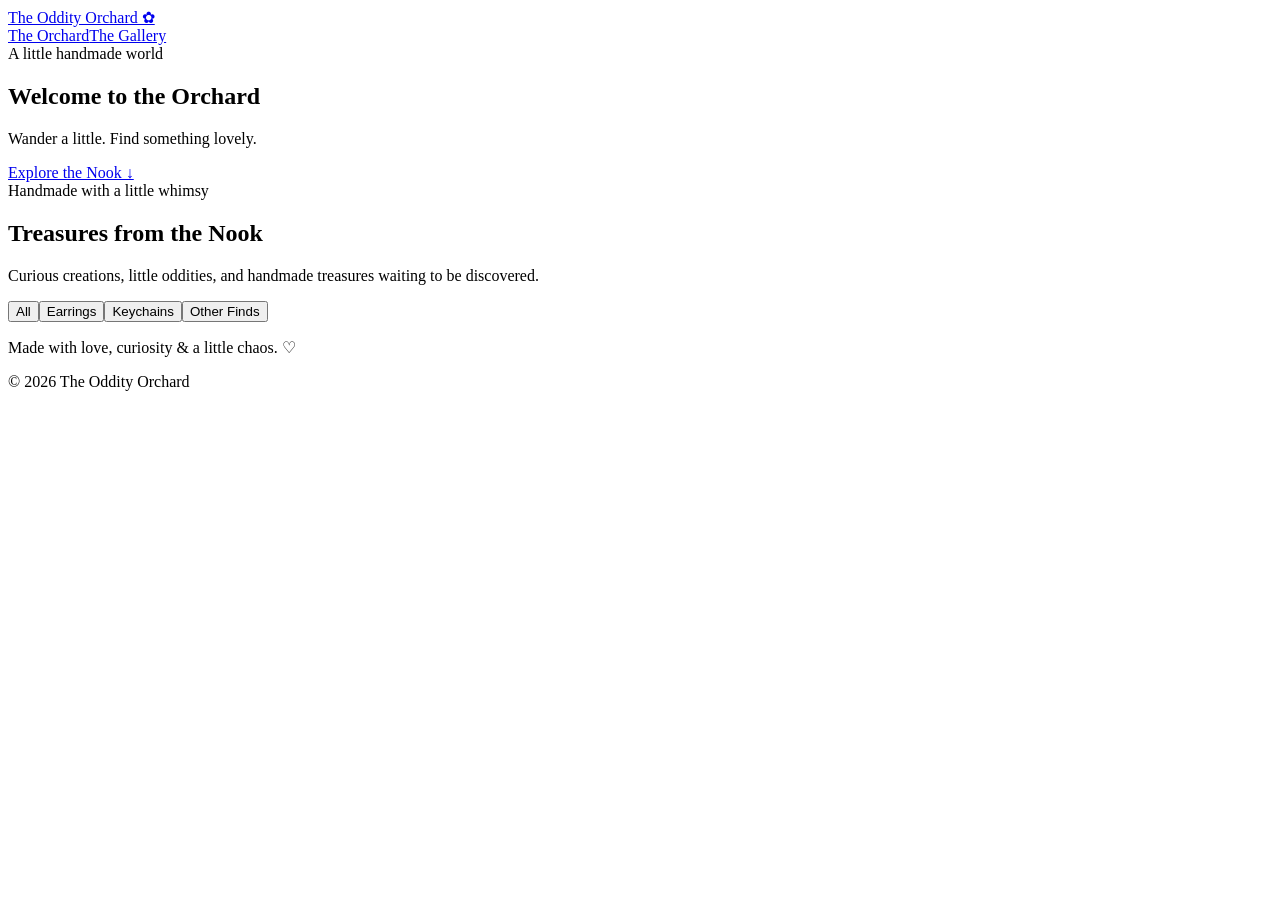
==== index.html @ 89295662 "Add initial Oddity Orchard website" ====
<!doctype html>
<html lang="en"><head><meta charset="utf-8"><meta name="viewport" content="width=device-width, initial-scale=1"><meta name="theme-color" content="#faf6ed"><title>The Oddity Orchard | Handmade Curiosities</title><link rel="stylesheet" href="style.css"><script src="script.js" defer></script></head>
<body><header class="site-header"><a class="logo" href="#orchard">The Oddity Orchard ✿</a><nav aria-label="Main navigation"><a href="#orchard">The Orchard</a><a href="#gallery">The Gallery</a></nav></header>
<main><section id="orchard" class="hero"><div class="hero-content"><span class="eyebrow">A little handmade world</span><h1>Welcome to the Orchard</h1><p>Wander a little. Find something lovely.</p><a class="explore-button" href="#gallery">Explore the Nook ↓</a></div></section>
<section id="gallery" class="gallery-section"><span class="eyebrow">Handmade with a little whimsy</span><h2>Treasures from the Nook</h2><p class="gallery-intro">Curious creations, little oddities, and handmade treasures waiting to be discovered.</p><div class="filters" aria-label="Product categories"><button class="active" data-filter="all">All</button><button data-filter="earrings">Earrings</button><button data-filter="keychains">Keychains</button><button data-filter="other">Other Finds</button></div><div id="product-grid" class="product-grid"></div></section></main>
<div id="lightbox" class="lightbox" hidden role="dialog" aria-modal="true" aria-label="Product image preview"><button id="close-lightbox" aria-label="Close image">×</button><img id="lightbox-image" alt=""></div>
<footer><p>Made with love, curiosity &amp; a little chaos. ♡</p><p>© 2026 The Oddity Orchard</p></footer></body></html>
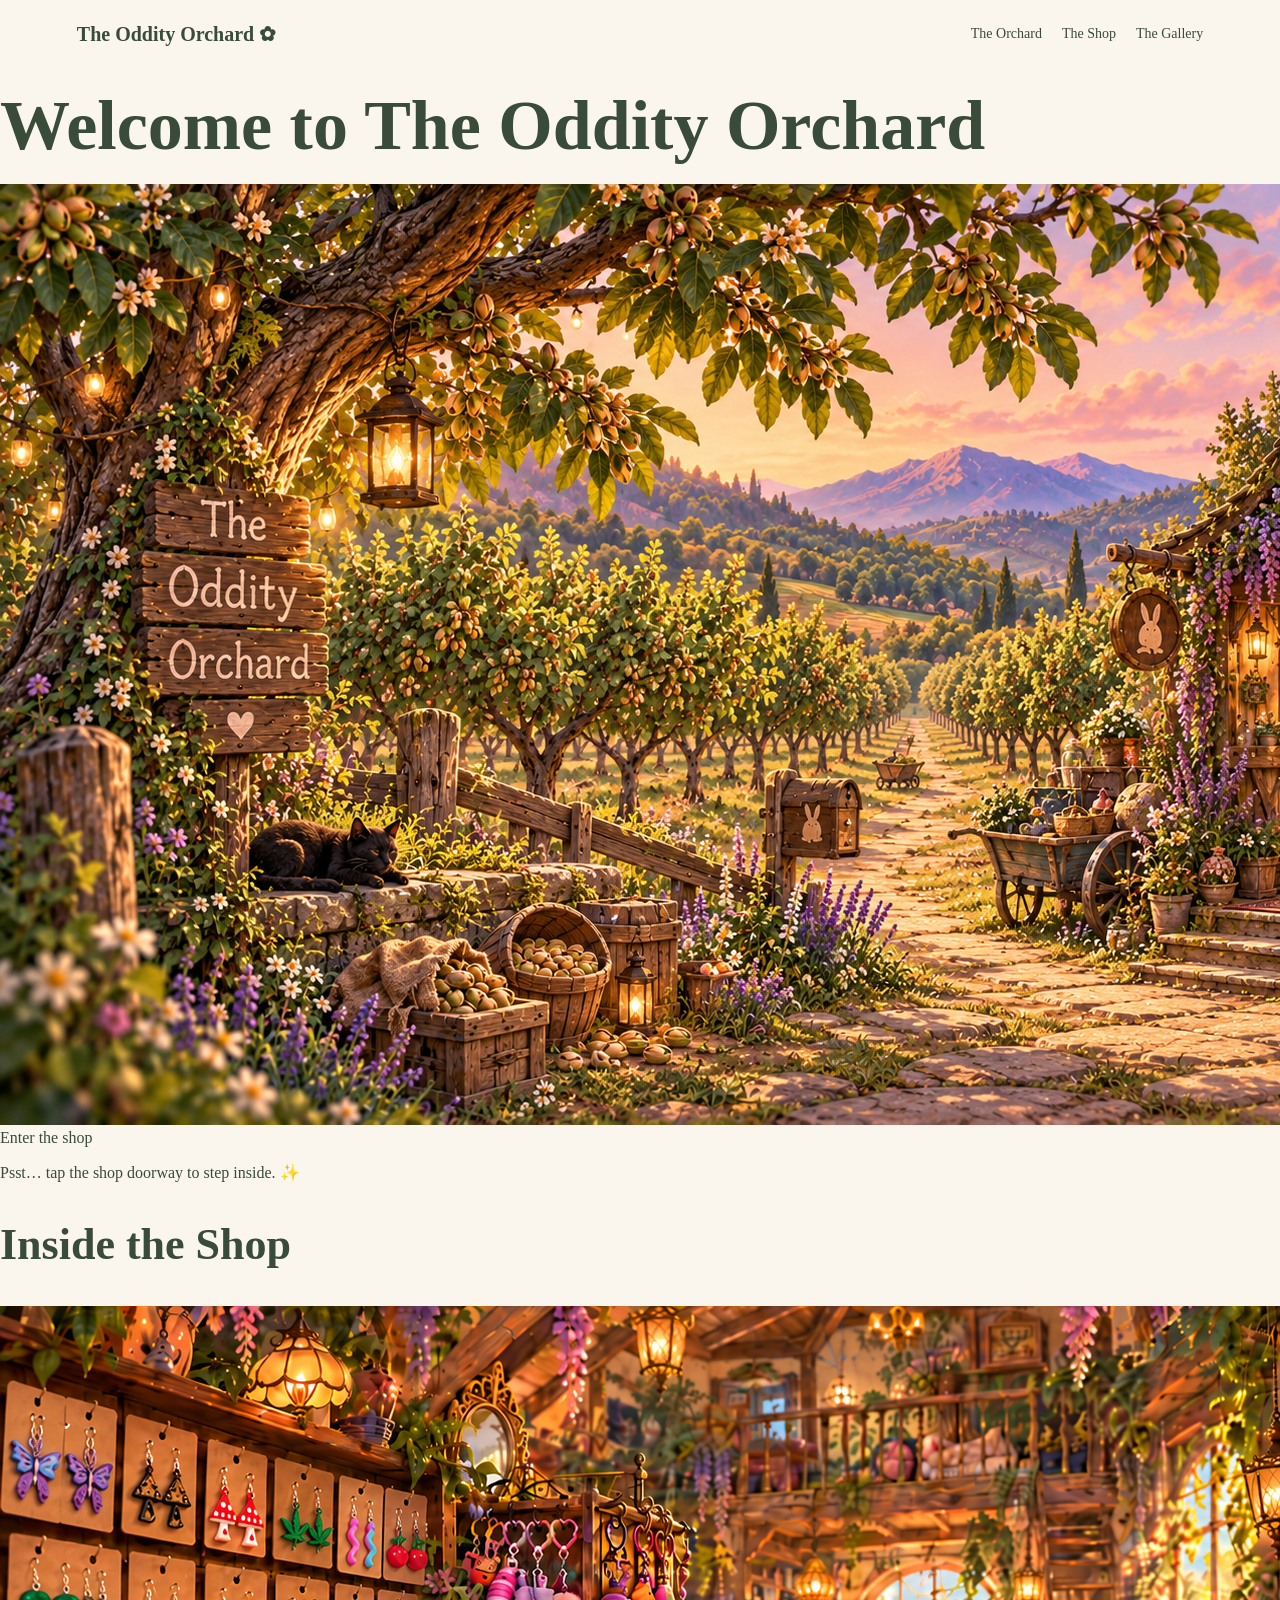
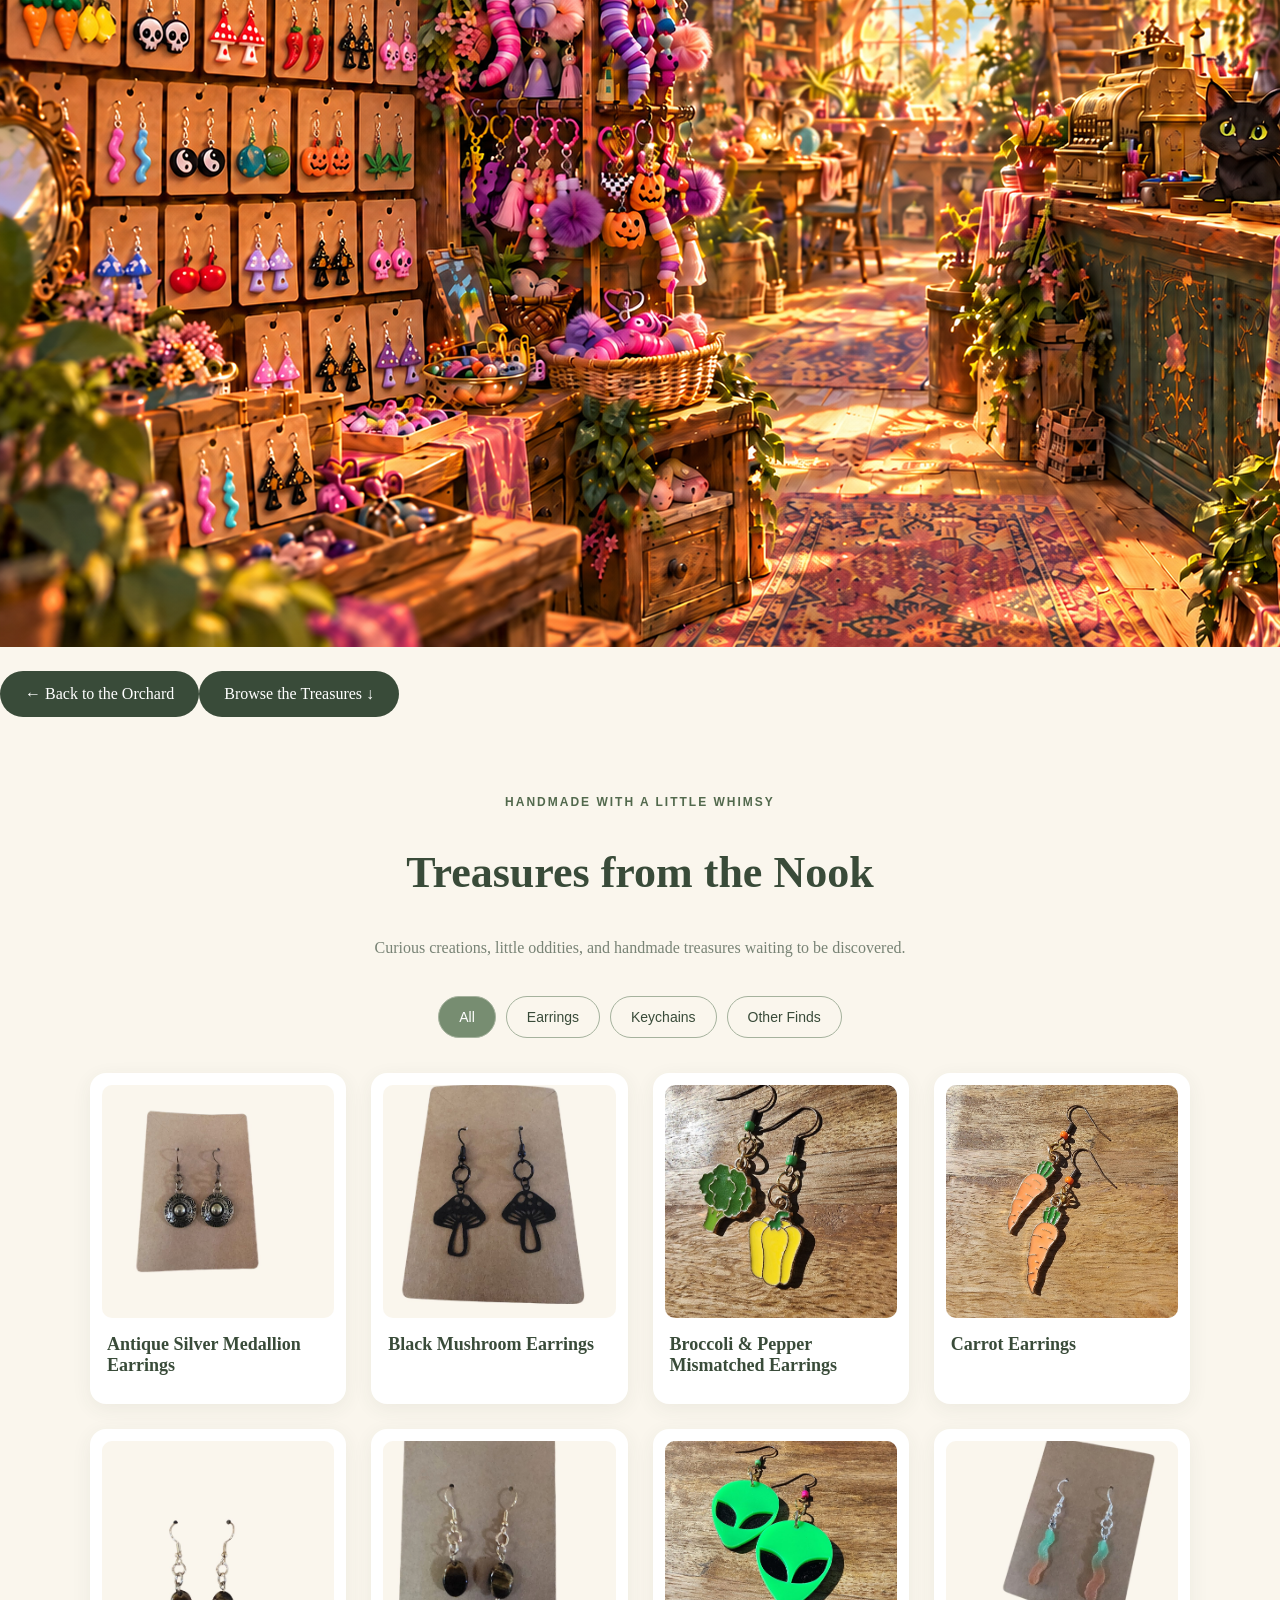
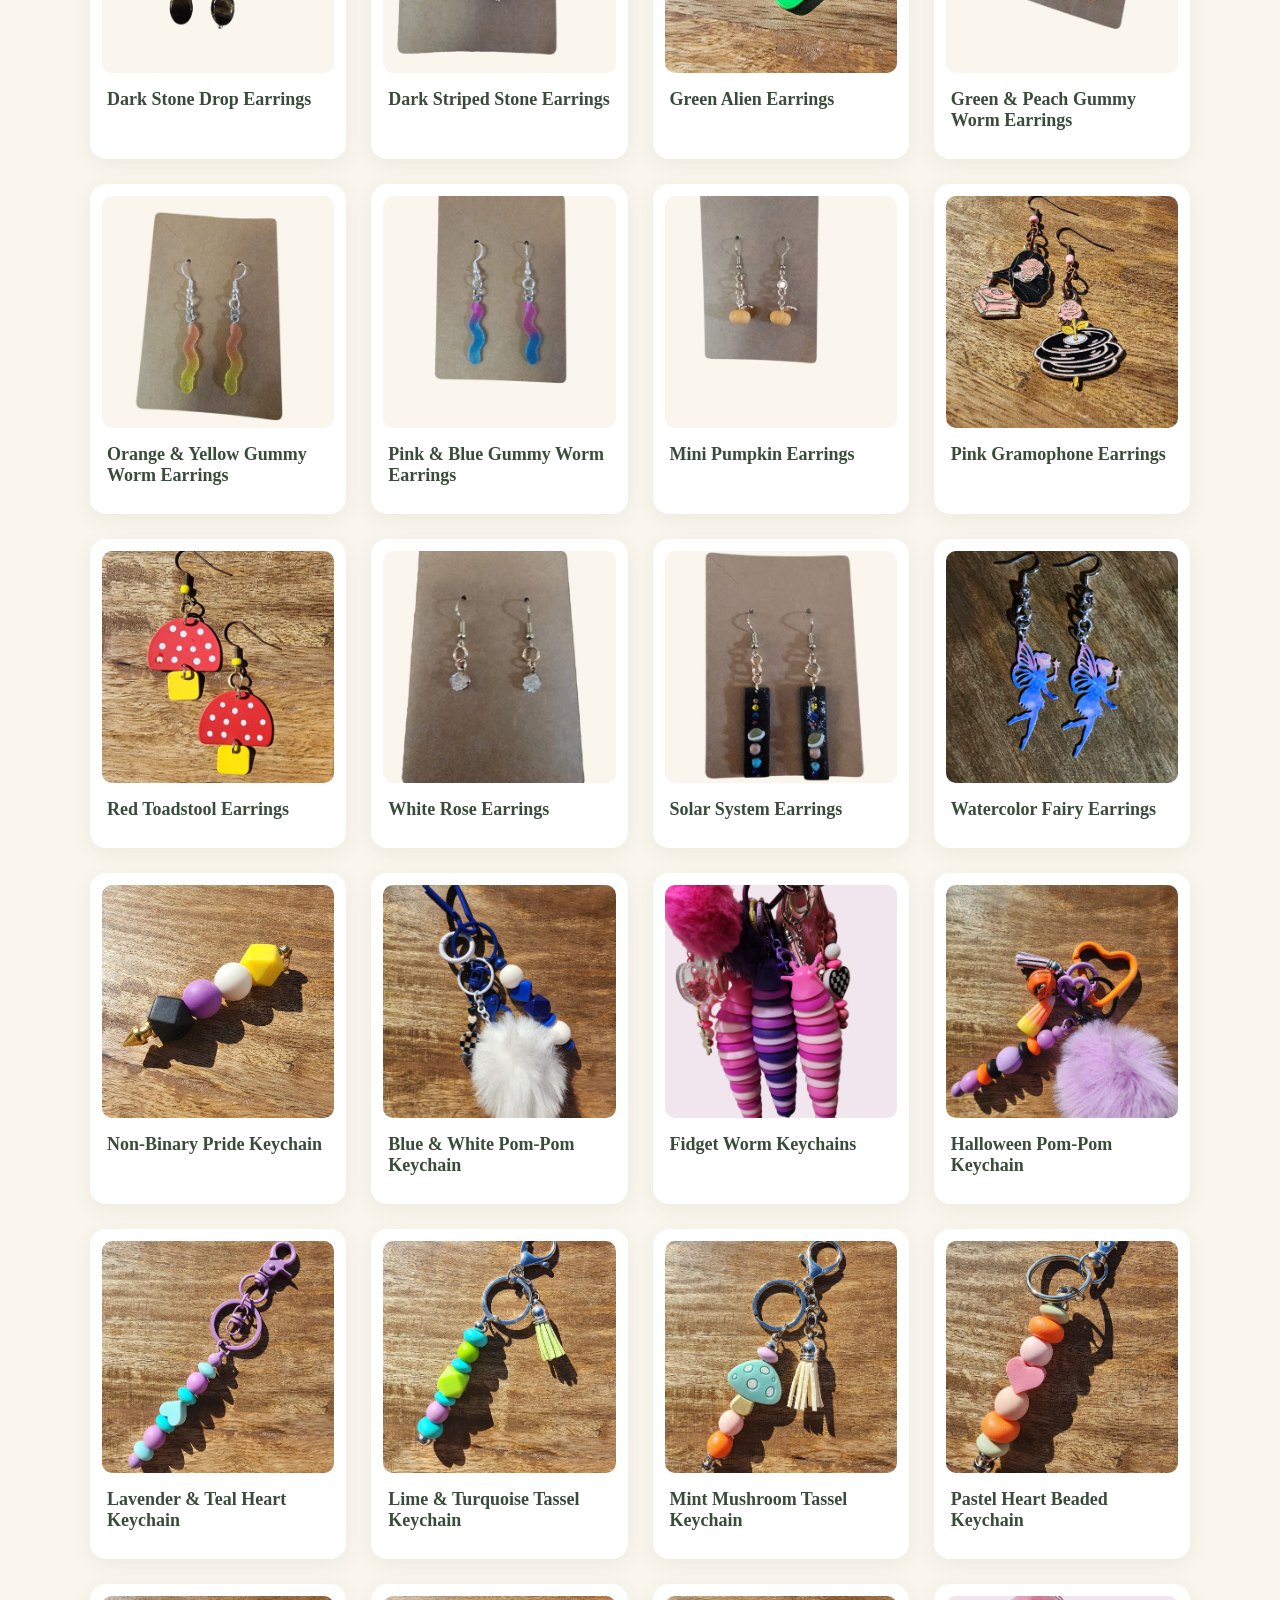
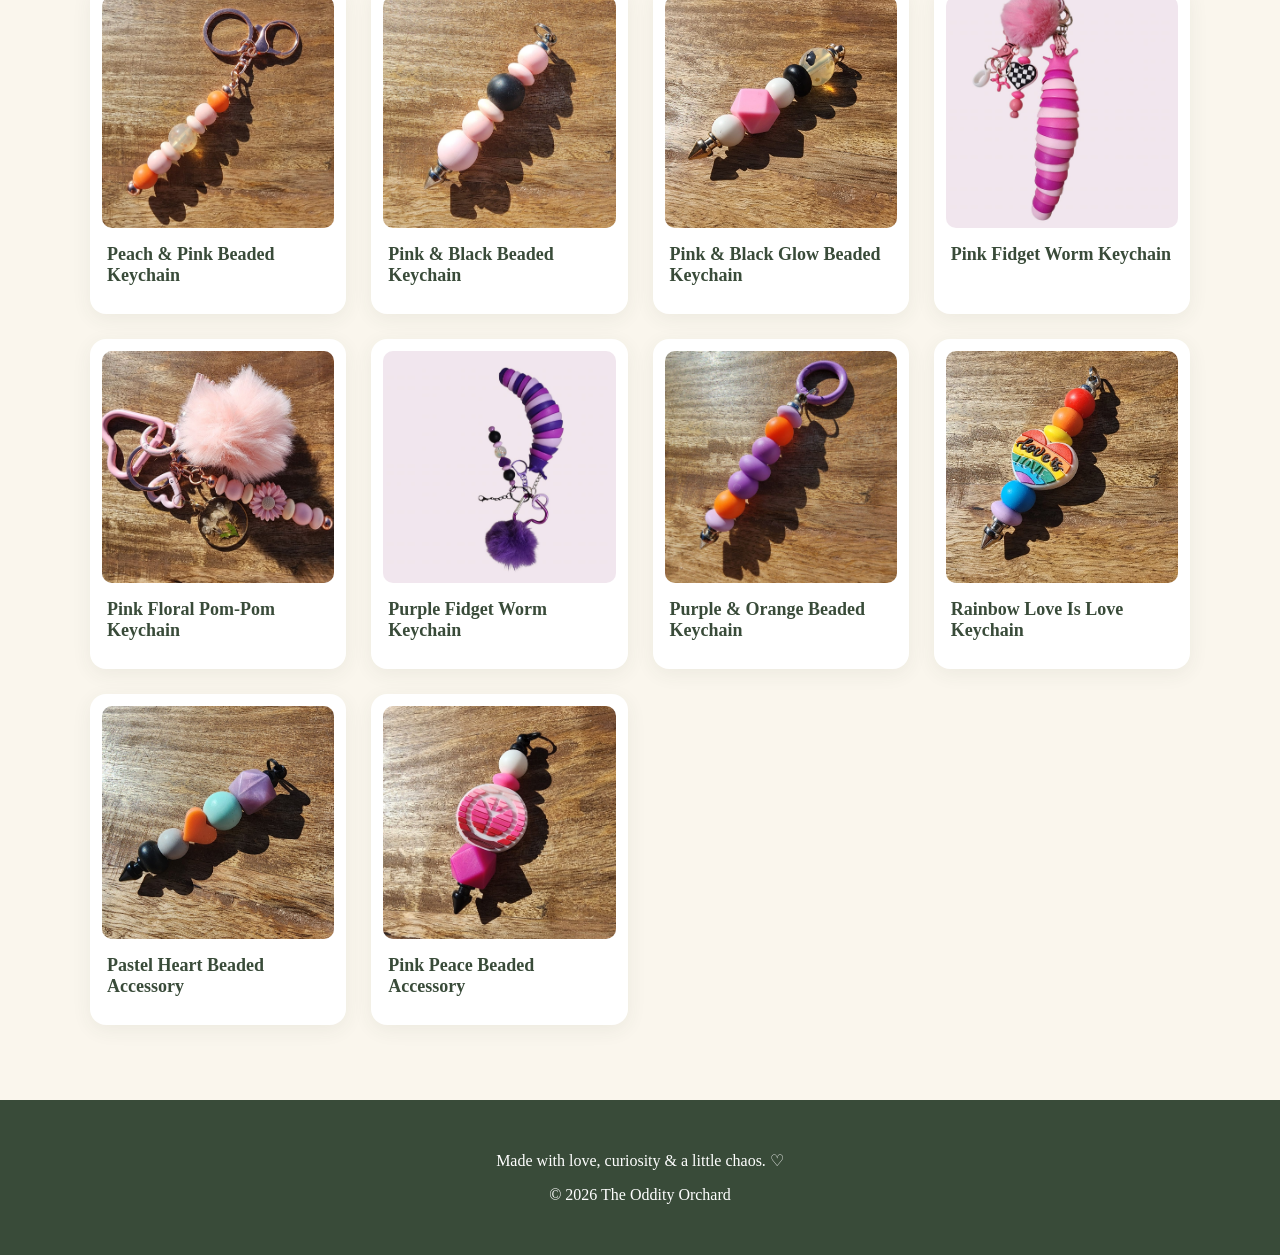
==== commit eaee0024: "Add clickable orchard shop entrance and interior scene" ====
--- a/index.html
+++ b/index.html
@@ -1,7 +1,25 @@
 <!doctype html>
-<html lang="en"><head><meta charset="utf-8"><meta name="viewport" content="width=device-width, initial-scale=1"><meta name="theme-color" content="#faf6ed"><title>The Oddity Orchard | Handmade Curiosities</title><link rel="stylesheet" href="style.css"><script src="script.js" defer></script></head>
-<body><header class="site-header"><a class="logo" href="#orchard">The Oddity Orchard ✿</a><nav aria-label="Main navigation"><a href="#orchard">The Orchard</a><a href="#gallery">The Gallery</a></nav></header>
-<main><section id="orchard" class="hero"><div class="hero-content"><span class="eyebrow">A little handmade world</span><h1>Welcome to the Orchard</h1><p>Wander a little. Find something lovely.</p><a class="explore-button" href="#gallery">Explore the Nook ↓</a></div></section>
-<section id="gallery" class="gallery-section"><span class="eyebrow">Handmade with a little whimsy</span><h2>Treasures from the Nook</h2><p class="gallery-intro">Curious creations, little oddities, and handmade treasures waiting to be discovered.</p><div class="filters" aria-label="Product categories"><button class="active" data-filter="all">All</button><button data-filter="earrings">Earrings</button><button data-filter="keychains">Keychains</button><button data-filter="other">Other Finds</button></div><div id="product-grid" class="product-grid"></div></section></main>
+<html lang="en">
+<head><meta charset="utf-8"><meta name="viewport" content="width=device-width, initial-scale=1"><meta name="theme-color" content="#faf6ed"><title>The Oddity Orchard | Handmade Curiosities</title><link rel="stylesheet" href="style.css"><script src="script.js" defer></script></head>
+<body>
+<header class="site-header"><a class="logo" href="#orchard">The Oddity Orchard ✿</a><nav aria-label="Main navigation"><a href="#orchard">The Orchard</a><a href="#shop">The Shop</a><a href="#gallery">The Gallery</a></nav></header>
+<main>
+<section id="orchard" class="scene-section" aria-label="The Oddity Orchard outside">
+  <h1 class="sr-only">Welcome to The Oddity Orchard</h1>
+  <div class="scene-image-wrap">
+    <img class="scene-image" src="Orchard_Edit2.png" alt="A magical pistachio orchard with a welcoming curiosity shop on the right" fetchpriority="high">
+    <a class="door-hotspot" href="#shop" aria-label="Enter the curiosity shop"><span class="sr-only">Enter the shop</span></a>
+  </div>
+  <p class="scene-caption">Psst… tap the shop doorway to step inside. ✨</p>
+</section>
+<section id="shop" class="scene-section shop-section" aria-label="Inside The Oddity Orchard shop">
+  <h2 class="sr-only">Inside the Shop</h2>
+  <div class="scene-image-wrap">
+    <img class="scene-image" src="The_Shop_edit_5.png" alt="The magical Oddity Orchard shop, filled with handmade earrings, keychains, crystals and curiosities, with a black cat at the counter" loading="lazy">
+  </div>
+  <div class="scene-actions"><a class="explore-button" href="#orchard">← Back to the Orchard</a><a class="explore-button" href="#gallery">Browse the Treasures ↓</a></div>
+</section>
+<section id="gallery" class="gallery-section"><span class="eyebrow">Handmade with a little whimsy</span><h2>Treasures from the Nook</h2><p class="gallery-intro">Curious creations, little oddities, and handmade treasures waiting to be discovered.</p><div class="filters" aria-label="Product categories"><button class="active" data-filter="all">All</button><button data-filter="earrings">Earrings</button><button data-filter="keychains">Keychains</button><button data-filter="other">Other Finds</button></div><div id="product-grid" class="product-grid"></div></section>
+</main>
 <div id="lightbox" class="lightbox" hidden role="dialog" aria-modal="true" aria-label="Product image preview"><button id="close-lightbox" aria-label="Close image">×</button><img id="lightbox-image" alt=""></div>
 <footer><p>Made with love, curiosity &amp; a little chaos. ♡</p><p>© 2026 The Oddity Orchard</p></footer></body></html>
--- a/style.css
+++ b/style.css
@@ -0,0 +1 @@
+:root{--cream:#faf6ed;--sage:#778d71;--dark:#394b39;--pink:#c88f9c;--light:#edf0e6}*{box-sizing:border-box}html{scroll-behavior:smooth}body{margin:0;background:var(--cream);color:var(--dark);font-family:Georgia,serif}a{color:inherit;text-decoration:none}.site-header{display:flex;justify-content:space-between;align-items:center;gap:15px;padding:22px 6%;background:var(--cream)}.logo{font-weight:bold;font-size:20px}nav{display:flex;gap:20px}nav a{font-size:14px}.hero{position:relative;display:flex;justify-content:center;align-items:center;min-height:620px;padding:60px 20px;overflow:hidden;text-align:center;background:linear-gradient(rgba(20,30,20,.12),rgba(20,30,20,.12)),url("Orchard_Edit2.png") center/cover no-repeat}.hero-content{position:relative;z-index:2;max-width:560px;padding:30px;border-radius:20px;background:rgba(250,246,237,.95);box-shadow:0 8px 30px #0002}.eyebrow{color:#52694d;letter-spacing:2px;text-transform:uppercase;font:700 12px Arial,sans-serif}h1{font-size:clamp(38px,6vw,70px);margin:18px 0}h2{font-size:clamp(30px,4vw,44px)}.hero p{font-size:19px}.explore-button{display:inline-block;margin-top:20px;padding:14px 25px;border-radius:30px;background:var(--dark);color:white;transition:transform .2s,background .2s}.explore-button:hover{background:var(--sage);transform:translateY(-3px)}.gallery-section{padding:75px 6%;text-align:center}.gallery-intro{color:#788375;max-width:550px;margin:auto;line-height:1.7}.filters{display:flex;justify-content:center;flex-wrap:wrap;gap:10px;margin:35px 0}.filters button{border:1px solid #a5b29d;background:transparent;border-radius:30px;padding:12px 20px;cursor:pointer;color:var(--dark);font-size:14px}.filters button.active,.filters button:hover{background:var(--sage);color:white}.product-grid{display:grid;grid-template-columns:repeat(auto-fit,minmax(210px,1fr));gap:25px;max-width:1100px;margin:auto}.product-card{background:white;padding:12px 12px 22px;border-radius:16px;box-shadow:0 5px 20px #394b3912;text-align:left}.product-card img{display:block;width:100%;aspect-ratio:1;object-fit:cover;border-radius:10px;cursor:pointer}.product-card h3{margin:16px 5px 6px;font-size:18px}.product-card p{margin:0 5px;color:#788375}.placeholder{display:grid;place-items:center;aspect-ratio:1;border-radius:10px;background:var(--light);font-size:60px}.lightbox[hidden]{display:none}.lightbox{position:fixed;inset:0;z-index:10;background:rgba(0,0,0,.88);display:flex;justify-content:center;align-items:center;padding:30px}.lightbox img{max-width:90vw;max-height:85vh;object-fit:contain}#close-lightbox{position:absolute;top:15px;right:25px;background:none;border:0;color:white;font-size:45px;cursor:pointer}footer{background:var(--dark);color:white;text-align:center;padding:35px 20px}@media(max-width:600px){.site-header{flex-direction:column}.hero{min-height:490px;background-position:center}.hero-content{padding:22px}.product-grid{grid-template-columns:repeat(2,minmax(0,1fr));gap:12px}.product-card h3{font-size:15px}}
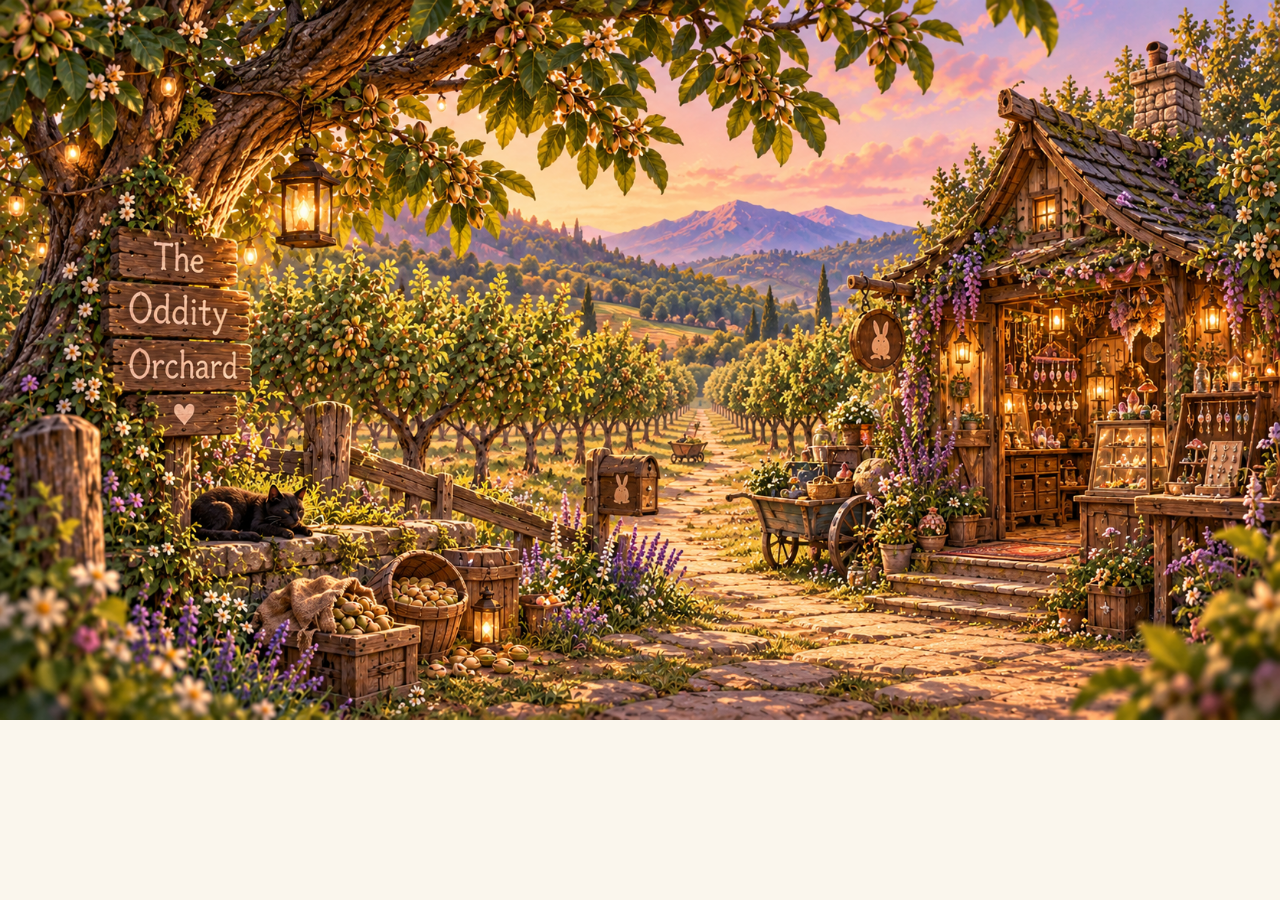
==== commit 1b292349: "Make orchard a standalone entrance page without captions" ====
--- a/index.html
+++ b/index.html
@@ -1,25 +1 @@
-<!doctype html>
-<html lang="en">
-<head><meta charset="utf-8"><meta name="viewport" content="width=device-width, initial-scale=1"><meta name="theme-color" content="#faf6ed"><title>The Oddity Orchard | Handmade Curiosities</title><link rel="stylesheet" href="style.css"><script src="script.js" defer></script></head>
-<body>
-<header class="site-header"><a class="logo" href="#orchard">The Oddity Orchard ✿</a><nav aria-label="Main navigation"><a href="#orchard">The Orchard</a><a href="#shop">The Shop</a><a href="#gallery">The Gallery</a></nav></header>
-<main>
-<section id="orchard" class="scene-section" aria-label="The Oddity Orchard outside">
-  <h1 class="sr-only">Welcome to The Oddity Orchard</h1>
-  <div class="scene-image-wrap">
-    <img class="scene-image" src="Orchard_Edit2.png" alt="A magical pistachio orchard with a welcoming curiosity shop on the right" fetchpriority="high">
-    <a class="door-hotspot" href="#shop" aria-label="Enter the curiosity shop"><span class="sr-only">Enter the shop</span></a>
-  </div>
-  <p class="scene-caption">Psst… tap the shop doorway to step inside. ✨</p>
-</section>
-<section id="shop" class="scene-section shop-section" aria-label="Inside The Oddity Orchard shop">
-  <h2 class="sr-only">Inside the Shop</h2>
-  <div class="scene-image-wrap">
-    <img class="scene-image" src="The_Shop_edit_5.png" alt="The magical Oddity Orchard shop, filled with handmade earrings, keychains, crystals and curiosities, with a black cat at the counter" loading="lazy">
-  </div>
-  <div class="scene-actions"><a class="explore-button" href="#orchard">← Back to the Orchard</a><a class="explore-button" href="#gallery">Browse the Treasures ↓</a></div>
-</section>
-<section id="gallery" class="gallery-section"><span class="eyebrow">Handmade with a little whimsy</span><h2>Treasures from the Nook</h2><p class="gallery-intro">Curious creations, little oddities, and handmade treasures waiting to be discovered.</p><div class="filters" aria-label="Product categories"><button class="active" data-filter="all">All</button><button data-filter="earrings">Earrings</button><button data-filter="keychains">Keychains</button><button data-filter="other">Other Finds</button></div><div id="product-grid" class="product-grid"></div></section>
-</main>
-<div id="lightbox" class="lightbox" hidden role="dialog" aria-modal="true" aria-label="Product image preview"><button id="close-lightbox" aria-label="Close image">×</button><img id="lightbox-image" alt=""></div>
-<footer><p>Made with love, curiosity &amp; a little chaos. ♡</p><p>© 2026 The Oddity Orchard</p></footer></body></html>+<!doctype html><html lang="en"><head><meta charset="utf-8"><meta name="viewport" content="width=device-width, initial-scale=1"><meta name="theme-color" content="#faf6ed"><title>The Oddity Orchard | Handmade Curiosities</title><link rel="stylesheet" href="style.css"><script src="script.js" defer></script></head><body><main><section id="orchard" class="scene-section" aria-label="The Oddity Orchard outside"><h1 class="sr-only">Welcome to The Oddity Orchard</h1><div class="scene-image-wrap"><img class="scene-image" src="Orchard_Edit2.png" alt="A magical pistachio orchard with a welcoming curiosity shop on the right" fetchpriority="high"><a class="door-hotspot" href="shop.html" aria-label="Enter the curiosity shop"><span class="sr-only">Enter the shop</span></a></div></section></main></body></html>
--- a/style.css
+++ b/style.css
@@ -1 +1,9 @@
-:root{--cream:#faf6ed;--sage:#778d71;--dark:#394b39;--pink:#c88f9c;--light:#edf0e6}*{box-sizing:border-box}html{scroll-behavior:smooth}body{margin:0;background:var(--cream);color:var(--dark);font-family:Georgia,serif}a{color:inherit;text-decoration:none}.site-header{display:flex;justify-content:space-between;align-items:center;gap:15px;padding:22px 6%;background:var(--cream)}.logo{font-weight:bold;font-size:20px}nav{display:flex;gap:20px}nav a{font-size:14px}.hero{position:relative;display:flex;justify-content:center;align-items:center;min-height:620px;padding:60px 20px;overflow:hidden;text-align:center;background:linear-gradient(rgba(20,30,20,.12),rgba(20,30,20,.12)),url("Orchard_Edit2.png") center/cover no-repeat}.hero-content{position:relative;z-index:2;max-width:560px;padding:30px;border-radius:20px;background:rgba(250,246,237,.95);box-shadow:0 8px 30px #0002}.eyebrow{color:#52694d;letter-spacing:2px;text-transform:uppercase;font:700 12px Arial,sans-serif}h1{font-size:clamp(38px,6vw,70px);margin:18px 0}h2{font-size:clamp(30px,4vw,44px)}.hero p{font-size:19px}.explore-button{display:inline-block;margin-top:20px;padding:14px 25px;border-radius:30px;background:var(--dark);color:white;transition:transform .2s,background .2s}.explore-button:hover{background:var(--sage);transform:translateY(-3px)}.gallery-section{padding:75px 6%;text-align:center}.gallery-intro{color:#788375;max-width:550px;margin:auto;line-height:1.7}.filters{display:flex;justify-content:center;flex-wrap:wrap;gap:10px;margin:35px 0}.filters button{border:1px solid #a5b29d;background:transparent;border-radius:30px;padding:12px 20px;cursor:pointer;color:var(--dark);font-size:14px}.filters button.active,.filters button:hover{background:var(--sage);color:white}.product-grid{display:grid;grid-template-columns:repeat(auto-fit,minmax(210px,1fr));gap:25px;max-width:1100px;margin:auto}.product-card{background:white;padding:12px 12px 22px;border-radius:16px;box-shadow:0 5px 20px #394b3912;text-align:left}.product-card img{display:block;width:100%;aspect-ratio:1;object-fit:cover;border-radius:10px;cursor:pointer}.product-card h3{margin:16px 5px 6px;font-size:18px}.product-card p{margin:0 5px;color:#788375}.placeholder{display:grid;place-items:center;aspect-ratio:1;border-radius:10px;background:var(--light);font-size:60px}.lightbox[hidden]{display:none}.lightbox{position:fixed;inset:0;z-index:10;background:rgba(0,0,0,.88);display:flex;justify-content:center;align-items:center;padding:30px}.lightbox img{max-width:90vw;max-height:85vh;object-fit:contain}#close-lightbox{position:absolute;top:15px;right:25px;background:none;border:0;color:white;font-size:45px;cursor:pointer}footer{background:var(--dark);color:white;text-align:center;padding:35px 20px}@media(max-width:600px){.site-header{flex-direction:column}.hero{min-height:490px;background-position:center}.hero-content{padding:22px}.product-grid{grid-template-columns:repeat(2,minmax(0,1fr));gap:12px}.product-card h3{font-size:15px}}+:root{--cream:#faf6ed;--sage:#778d71;--dark:#394b39;--pink:#c88f9c;--light:#edf0e6}*{box-sizing:border-box}html{scroll-behavior:smooth}body{margin:0;background:var(--cream);color:var(--dark);font-family:Georgia,serif}a{color:inherit;text-decoration:none}.site-header{display:flex;justify-content:space-between;align-items:center;gap:15px;padding:22px 6%;background:var(--cream)}.logo{font-weight:bold;font-size:20px}nav{display:flex;gap:20px;flex-wrap:wrap}nav a{font-size:14px}.sr-only{position:absolute;width:1px;height:1px;padding:0;margin:-1px;overflow:hidden;clip:rect(0,0,0,0);white-space:nowrap;border:0}.scene-section{padding:0 0 24px;text-align:center}.scene-image-wrap{position:relative;width:100%;max-width:1920px;margin:0 auto;line-height:0}.scene-image{display:block;width:100%;height:auto}.door-hotspot{position:absolute;left:74.5%;top:35%;width:17.5%;height:43%;border-radius:10px;cursor:pointer;z-index:2;transition:background .2s,box-shadow .2s}.door-hotspot:hover,.door-hotspot:focus-visible{background:rgba(255,221,130,.13);box-shadow:inset 0 0 0 3px rgba(255,237,179,.9),0 0 22px rgba(255,200,90,.55);outline:none}.scene-caption{font-size:16px;margin:16px 12px 0;color:var(--dark)}.shop-section{padding-top:12px}.scene-actions{display:flex;justify-content:center;gap:14px;flex-wrap:wrap;padding:6px 16px 18px}.eyebrow{color:#52694d;letter-spacing:2px;text-transform:uppercase;font:700 12px Arial,sans-serif}h1{font-size:clamp(38px,6vw,70px);margin:18px 0}h2{font-size:clamp(30px,4vw,44px)}.explore-button{display:inline-block;margin-top:20px;padding:14px 25px;border-radius:30px;background:var(--dark);color:white;transition:transform .2s,background .2s}.explore-button:hover{background:var(--sage);transform:translateY(-3px)}.gallery-section{padding:75px 6%;text-align:center}.gallery-intro{color:#788375;max-width:550px;margin:auto;line-height:1.7}.filters{display:flex;justify-content:center;flex-wrap:wrap;gap:10px;margin:35px 0}.filters button{border:1px solid #a5b29d;background:transparent;border-radius:30px;padding:12px 20px;cursor:pointer;color:var(--dark);font-size:14px}.filters button.active,.filters button:hover{background:var(--sage);color:white}.product-grid{display:grid;grid-template-columns:repeat(auto-fit,minmax(210px,1fr));gap:25px;max-width:1100px;margin:auto}.product-card{background:white;padding:12px 12px 22px;border-radius:16px;box-shadow:0 5px 20px #394b3912;text-align:left}.product-card img{display:block;width:100%;aspect-ratio:1;object-fit:cover;border-radius:10px;cursor:pointer}.product-card h3{margin:16px 5px 6px;font-size:18px}.product-card p{margin:0 5px;color:#788375}.placeholder{display:grid;place-items:center;aspect-ratio:1;border-radius:10px;background:var(--light);font-size:60px}.lightbox[hidden]{display:none}.lightbox{position:fixed;inset:0;z-index:10;background:rgba(0,0,0,.88);display:flex;justify-content:center;align-items:center;padding:30px}.lightbox img{max-width:90vw;max-height:85vh;object-fit:contain}#close-lightbox{position:absolute;top:15px;right:25px;background:none;border:0;color:white;font-size:45px;cursor:pointer}footer{background:var(--dark);color:white;text-align:center;padding:35px 20px}@media(max-width:600px){.site-header{flex-direction:column}.scene-caption{font-size:14px}.scene-actions{gap:0}.explore-button{margin-top:12px}.product-grid{grid-template-columns:repeat(2,minmax(0,1fr));gap:12px}.product-card h3{font-size:15px}}
+/* A gentle, delayed magical hint that the shop entrance is clickable. */
+.door-hotspot::before,.door-hotspot::after{content:"";position:absolute;pointer-events:none;inset:-12%;opacity:0;border-radius:18px}
+.door-hotspot::before{background:radial-gradient(circle at 8% 18%,#fff8cb 0 2px,transparent 4px),radial-gradient(circle at 95% 15%,#ffe8a1 0 3px,transparent 6px),radial-gradient(circle at 5% 68%,#fff6c6 0 3px,transparent 6px),radial-gradient(circle at 92% 78%,#fff3b0 0 2px,transparent 5px),radial-gradient(circle at 42% 3%,#fff 0 2px,transparent 5px),radial-gradient(circle at 65% 97%,#ffe8a1 0 3px,transparent 6px);filter:drop-shadow(0 0 6px #ffd66a)}
+.door-hotspot::after{border:2px solid rgba(255,223,138,.85);box-shadow:0 0 22px 6px rgba(255,204,100,.4),inset 0 0 22px rgba(255,215,116,.25)}
+.door-hotspot.sparkle-hint::before{animation:door-fireflies 4.5s ease-in-out both}.door-hotspot.sparkle-hint::after{animation:door-glow 4.5s ease-in-out both}
+@keyframes door-fireflies{0%,100%{opacity:0;transform:translateY(6px) scale(.96)}25%,70%{opacity:1}50%{transform:translateY(-8px) scale(1.04)}}
+@keyframes door-glow{0%,100%{opacity:0}35%,65%{opacity:1}}
+@media(prefers-reduced-motion:reduce){.door-hotspot.sparkle-hint::before,.door-hotspot.sparkle-hint::after{animation:none;opacity:.65}.door-hotspot.sparkle-hint::after{box-shadow:none}html{scroll-behavior:auto}}
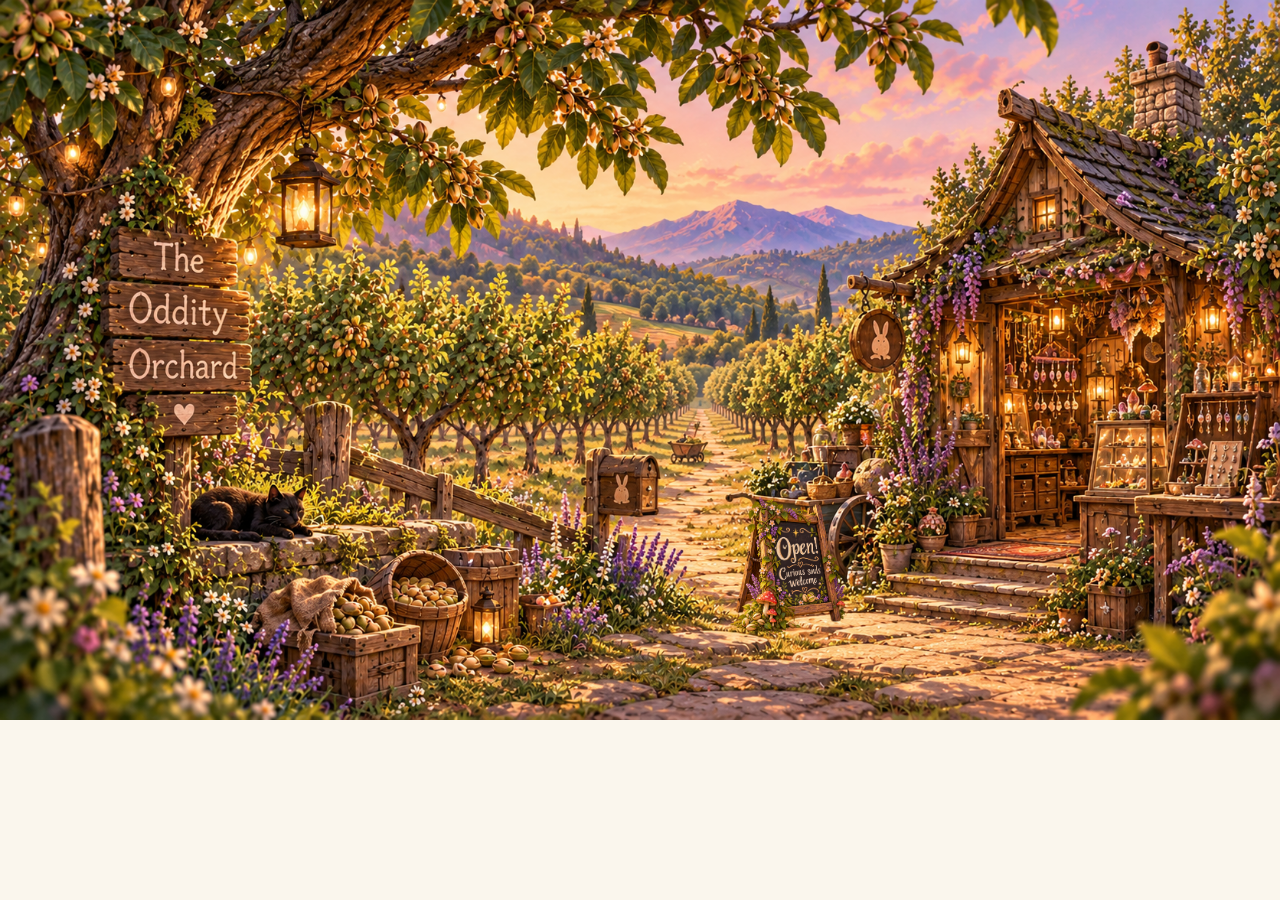
==== commit eb4cd5ad: "Add standalone sign.png easel link to shop" ====
--- a/index.html
+++ b/index.html
@@ -1 +1 @@
-<!doctype html><html lang="en"><head><meta charset="utf-8"><meta name="viewport" content="width=device-width, initial-scale=1"><meta name="theme-color" content="#faf6ed"><title>The Oddity Orchard | Handmade Curiosities</title><link rel="stylesheet" href="style.css"><script src="script.js" defer></script></head><body><main><section id="orchard" class="scene-section" aria-label="The Oddity Orchard outside"><h1 class="sr-only">Welcome to The Oddity Orchard</h1><div class="scene-image-wrap"><img class="scene-image" src="Orchard_Edit2.png" alt="A magical pistachio orchard with a welcoming curiosity shop on the right" fetchpriority="high"><a class="door-hotspot" href="shop.html" aria-label="Enter the curiosity shop"><span class="sr-only">Enter the shop</span></a></div></section></main></body></html>+<!doctype html><html lang="en"><head><meta charset="utf-8"><meta name="viewport" content="width=device-width, initial-scale=1"><meta name="theme-color" content="#faf6ed"><title>The Oddity Orchard | Handmade Curiosities</title><link rel="stylesheet" href="style.css?v=orchard-easel-1"><script src="script.js?v=orchard-sparkles-5" defer></script></head><body><main><section id="orchard" class="scene-section" aria-label="The Oddity Orchard outside"><h1 class="sr-only">Welcome to The Oddity Orchard</h1><div class="scene-image-wrap"><img class="scene-image" src="Orchard_Edit2.png" alt="A magical pistachio orchard with a welcoming curiosity shop on the right" fetchpriority="high"><a class="door-hotspot" href="shop.html" aria-label="Enter the curiosity shop"><span class="sr-only">Enter the shop</span></a><a class="welcome-easel" href="shop.html" aria-label="Enter The Oddity Orchard shop via the welcome sign"><img src="sign.png" alt="Open! Curious souls welcome — a whimsical wooden easel sign" loading="eager"></a></div></section></main></body></html>
--- a/style.css
+++ b/style.css
@@ -1,9 +1,31 @@
-:root{--cream:#faf6ed;--sage:#778d71;--dark:#394b39;--pink:#c88f9c;--light:#edf0e6}*{box-sizing:border-box}html{scroll-behavior:smooth}body{margin:0;background:var(--cream);color:var(--dark);font-family:Georgia,serif}a{color:inherit;text-decoration:none}.site-header{display:flex;justify-content:space-between;align-items:center;gap:15px;padding:22px 6%;background:var(--cream)}.logo{font-weight:bold;font-size:20px}nav{display:flex;gap:20px;flex-wrap:wrap}nav a{font-size:14px}.sr-only{position:absolute;width:1px;height:1px;padding:0;margin:-1px;overflow:hidden;clip:rect(0,0,0,0);white-space:nowrap;border:0}.scene-section{padding:0 0 24px;text-align:center}.scene-image-wrap{position:relative;width:100%;max-width:1920px;margin:0 auto;line-height:0}.scene-image{display:block;width:100%;height:auto}.door-hotspot{position:absolute;left:74.5%;top:35%;width:17.5%;height:43%;border-radius:10px;cursor:pointer;z-index:2;transition:background .2s,box-shadow .2s}.door-hotspot:hover,.door-hotspot:focus-visible{background:rgba(255,221,130,.13);box-shadow:inset 0 0 0 3px rgba(255,237,179,.9),0 0 22px rgba(255,200,90,.55);outline:none}.scene-caption{font-size:16px;margin:16px 12px 0;color:var(--dark)}.shop-section{padding-top:12px}.scene-actions{display:flex;justify-content:center;gap:14px;flex-wrap:wrap;padding:6px 16px 18px}.eyebrow{color:#52694d;letter-spacing:2px;text-transform:uppercase;font:700 12px Arial,sans-serif}h1{font-size:clamp(38px,6vw,70px);margin:18px 0}h2{font-size:clamp(30px,4vw,44px)}.explore-button{display:inline-block;margin-top:20px;padding:14px 25px;border-radius:30px;background:var(--dark);color:white;transition:transform .2s,background .2s}.explore-button:hover{background:var(--sage);transform:translateY(-3px)}.gallery-section{padding:75px 6%;text-align:center}.gallery-intro{color:#788375;max-width:550px;margin:auto;line-height:1.7}.filters{display:flex;justify-content:center;flex-wrap:wrap;gap:10px;margin:35px 0}.filters button{border:1px solid #a5b29d;background:transparent;border-radius:30px;padding:12px 20px;cursor:pointer;color:var(--dark);font-size:14px}.filters button.active,.filters button:hover{background:var(--sage);color:white}.product-grid{display:grid;grid-template-columns:repeat(auto-fit,minmax(210px,1fr));gap:25px;max-width:1100px;margin:auto}.product-card{background:white;padding:12px 12px 22px;border-radius:16px;box-shadow:0 5px 20px #394b3912;text-align:left}.product-card img{display:block;width:100%;aspect-ratio:1;object-fit:cover;border-radius:10px;cursor:pointer}.product-card h3{margin:16px 5px 6px;font-size:18px}.product-card p{margin:0 5px;color:#788375}.placeholder{display:grid;place-items:center;aspect-ratio:1;border-radius:10px;background:var(--light);font-size:60px}.lightbox[hidden]{display:none}.lightbox{position:fixed;inset:0;z-index:10;background:rgba(0,0,0,.88);display:flex;justify-content:center;align-items:center;padding:30px}.lightbox img{max-width:90vw;max-height:85vh;object-fit:contain}#close-lightbox{position:absolute;top:15px;right:25px;background:none;border:0;color:white;font-size:45px;cursor:pointer}footer{background:var(--dark);color:white;text-align:center;padding:35px 20px}@media(max-width:600px){.site-header{flex-direction:column}.scene-caption{font-size:14px}.scene-actions{gap:0}.explore-button{margin-top:12px}.product-grid{grid-template-columns:repeat(2,minmax(0,1fr));gap:12px}.product-card h3{font-size:15px}}
-/* A gentle, delayed magical hint that the shop entrance is clickable. */
-.door-hotspot::before,.door-hotspot::after{content:"";position:absolute;pointer-events:none;inset:-12%;opacity:0;border-radius:18px}
-.door-hotspot::before{background:radial-gradient(circle at 8% 18%,#fff8cb 0 2px,transparent 4px),radial-gradient(circle at 95% 15%,#ffe8a1 0 3px,transparent 6px),radial-gradient(circle at 5% 68%,#fff6c6 0 3px,transparent 6px),radial-gradient(circle at 92% 78%,#fff3b0 0 2px,transparent 5px),radial-gradient(circle at 42% 3%,#fff 0 2px,transparent 5px),radial-gradient(circle at 65% 97%,#ffe8a1 0 3px,transparent 6px);filter:drop-shadow(0 0 6px #ffd66a)}
-.door-hotspot::after{border:2px solid rgba(255,223,138,.85);box-shadow:0 0 22px 6px rgba(255,204,100,.4),inset 0 0 22px rgba(255,215,116,.25)}
-.door-hotspot.sparkle-hint::before{animation:door-fireflies 4.5s ease-in-out both}.door-hotspot.sparkle-hint::after{animation:door-glow 4.5s ease-in-out both}
-@keyframes door-fireflies{0%,100%{opacity:0;transform:translateY(6px) scale(.96)}25%,70%{opacity:1}50%{transform:translateY(-8px) scale(1.04)}}
-@keyframes door-glow{0%,100%{opacity:0}35%,65%{opacity:1}}
-@media(prefers-reduced-motion:reduce){.door-hotspot.sparkle-hint::before,.door-hotspot.sparkle-hint::after{animation:none;opacity:.65}.door-hotspot.sparkle-hint::after{box-shadow:none}html{scroll-behavior:auto}}
+:root{--cream:#faf6ed;--sage:#778d71;--dark:#394b39;--pink:#c88f9c;--light:#edf0e6}*{box-sizing:border-box}html{scroll-behavior:smooth}body{margin:0;background:var(--cream);color:var(--dark);font-family:Georgia,serif}a{color:inherit;text-decoration:none}.site-header{display:flex;justify-content:space-between;align-items:center;gap:15px;padding:22px 6%;background:var(--cream)}.logo{font-weight:bold;font-size:20px}nav{display:flex;gap:20px;flex-wrap:wrap}nav a{font-size:14px}.sr-only{position:absolute;width:1px;height:1px;padding:0;margin:-1px;overflow:hidden;clip:rect(0,0,0,0);white-space:nowrap;border:0}.scene-section{padding:0 0 24px;text-align:center}.scene-image-wrap{position:relative;width:100%;max-width:1920px;margin:0 auto;line-height:0}.scene-image{display:block;width:100%;height:auto}.door-hotspot{position:absolute;left:74.5%;top:35%;width:17.5%;height:43%;cursor:pointer;z-index:2;background:transparent;border:0;box-shadow:none;border-radius:0}.door-hotspot:focus-visible{outline:2px solid #fff2b6;outline-offset:3px}.scene-caption{font-size:16px;margin:16px 12px 0;color:var(--dark)}.shop-section{padding-top:12px}.scene-actions{display:flex;justify-content:center;gap:14px;flex-wrap:wrap;padding:6px 16px 18px}.eyebrow{color:#52694d;letter-spacing:2px;text-transform:uppercase;font:700 12px Arial,sans-serif}h1{font-size:clamp(38px,6vw,70px);margin:18px 0}h2{font-size:clamp(30px,4vw,44px)}.explore-button{display:inline-block;margin-top:20px;padding:14px 25px;border-radius:30px;background:var(--dark);color:white;transition:transform .2s,background .2s}.explore-button:hover{background:var(--sage);transform:translateY(-3px)}.gallery-section{padding:75px 6%;text-align:center}.gallery-intro{color:#788375;max-width:550px;margin:auto;line-height:1.7}.filters{display:flex;justify-content:center;flex-wrap:wrap;gap:10px;margin:35px 0}.filters button{border:1px solid #a5b29d;background:transparent;border-radius:30px;padding:12px 20px;cursor:pointer;color:var(--dark);font-size:14px}.filters button.active,.filters button:hover{background:var(--sage);color:white}.product-grid{display:grid;grid-template-columns:repeat(auto-fit,minmax(210px,1fr));gap:25px;max-width:1100px;margin:auto}.product-card{background:white;padding:12px 12px 22px;border-radius:16px;box-shadow:0 5px 20px #394b3912;text-align:left}.product-card img{display:block;width:100%;aspect-ratio:1;object-fit:cover;border-radius:10px;cursor:pointer}.product-card h3{margin:16px 5px 6px;font-size:18px}.product-card p{margin:0 5px;color:#788375}.placeholder{display:grid;place-items:center;aspect-ratio:1;border-radius:10px;background:var(--light);font-size:60px}.lightbox[hidden]{display:none}.lightbox{position:fixed;inset:0;z-index:10;background:rgba(0,0,0,.88);display:flex;justify-content:center;align-items:center;padding:30px}.lightbox img{max-width:90vw;max-height:85vh;object-fit:contain}#close-lightbox{position:absolute;top:15px;right:25px;background:none;border:0;color:white;font-size:45px;cursor:pointer}footer{background:var(--dark);color:white;text-align:center;padding:35px 20px}@media(max-width:600px){.site-header{flex-direction:column}.scene-caption{font-size:14px}.scene-actions{gap:0}.explore-button{margin-top:12px}.product-grid{grid-template-columns:repeat(2,minmax(0,1fr));gap:12px}.product-card h3{font-size:15px}}
+
+/* Only independent points of magic: never draw a rectangular outline. */
+.door-hotspot::before,.door-hotspot::after{content:none!important}
+.door-hotspot .magic-spark{position:absolute;display:block;pointer-events:none;opacity:0;transform:translate(-50%,-50%) scale(.3);will-change:opacity,transform}
+.door-hotspot .magic-spark.star{width:15px;height:15px;background:#fff4b8;clip-path:polygon(50% 0%,59% 39%,100% 50%,59% 61%,50% 100%,41% 61%,0% 50%,41% 39%);filter:drop-shadow(0 0 5px #ffe58c)}
+.door-hotspot .magic-spark.firefly{width:7px;height:7px;border-radius:50%;background:#fff9ce;box-shadow:0 0 7px 3px #ffdc7a,0 0 17px 5px #ffc95a70}
+.door-hotspot.sparkle-hint .magic-spark.star{animation:magic-twinkle 3.6s ease-in-out both;animation-delay:var(--delay)}
+.door-hotspot.sparkle-hint .magic-spark.firefly{animation:magic-firefly 3.6s ease-in-out both;animation-delay:var(--delay)}
+@keyframes magic-twinkle{0%,100%{opacity:0;transform:translate(-50%,-50%) scale(.25) rotate(0deg)}35%,65%{opacity:.95;transform:translate(-50%,-50%) scale(1) rotate(35deg)}}
+@keyframes magic-firefly{0%,100%{opacity:0;transform:translate(-50%,4px) scale(.5)}35%,65%{opacity:.9}80%{transform:translate(-35%,-14px) scale(1)}}
+@media(prefers-reduced-motion:reduce){.door-hotspot.sparkle-hint .magic-spark{animation:none!important;opacity:.7;transform:translate(-50%,-50%) scale(1)}html{scroll-behavior:auto}}
+
+/* High-visibility independent twinkles, no box or outline. */
+.door-hotspot .magic-spark.star{width:clamp(14px,1.9vw,30px);height:clamp(14px,1.9vw,30px);background:#fff9dc;filter:drop-shadow(0 0 7px #fff1a0) drop-shadow(0 0 11px #ffd36c)}
+.door-hotspot .magic-spark.firefly{width:clamp(7px,.9vw,14px);height:clamp(7px,.9vw,14px);background:#fffde3;box-shadow:0 0 9px 5px #ffdf88,0 0 24px 10px #ffcd6780}
+.door-hotspot.sparkle-hint .magic-spark.star{animation:magic-twinkle-strong 5.8s ease-in-out both;animation-delay:var(--delay)}
+.door-hotspot.sparkle-hint .magic-spark.firefly{animation:magic-firefly-strong 5.8s ease-in-out both;animation-delay:var(--delay)}
+@keyframes magic-twinkle-strong{0%,100%{opacity:0;transform:translate(-50%,-50%) scale(.25) rotate(0deg)}22%,76%{opacity:1;transform:translate(-50%,-50%) scale(1.2) rotate(40deg)}48%{opacity:.6;transform:translate(-50%,-50%) scale(.8) rotate(65deg)}}
+@keyframes magic-firefly-strong{0%,100%{opacity:0;transform:translate(-50%,10px) scale(.5)}25%,75%{opacity:1}85%{transform:translate(-25%,-25px) scale(1.2)}}
+
+/* Smaller points, same warm shimmer; 20 distinct sparkles instead of large halos. */
+.door-hotspot .magic-spark.star{width:clamp(12px,1.25vw,19px);height:clamp(12px,1.25vw,19px);filter:drop-shadow(0 0 4px #fff1a0) drop-shadow(0 0 6px #ffd36c)}
+.door-hotspot .magic-spark.firefly{width:clamp(5px,.55vw,9px);height:clamp(5px,.55vw,9px);box-shadow:0 0 6px 2px #ffdf88,0 0 12px 5px #ffcd6766}
+
+/* Separate clickable welcome sign layered onto the stone path. */
+.welcome-easel{position:absolute;left:57%;top:69%;width:9%;height:auto;z-index:3;display:block;line-height:0;cursor:pointer;transform-origin:50% 95%;transition:transform .2s ease}
+.welcome-easel img{display:block;width:100%;height:auto;pointer-events:none}
+.welcome-easel:hover{transform:scale(1.04)}
+.welcome-easel:focus-visible{outline:2px solid #fff2b6;outline-offset:4px}
+@media(max-width:600px){.welcome-easel{width:12%;left:55%;top:68%}}
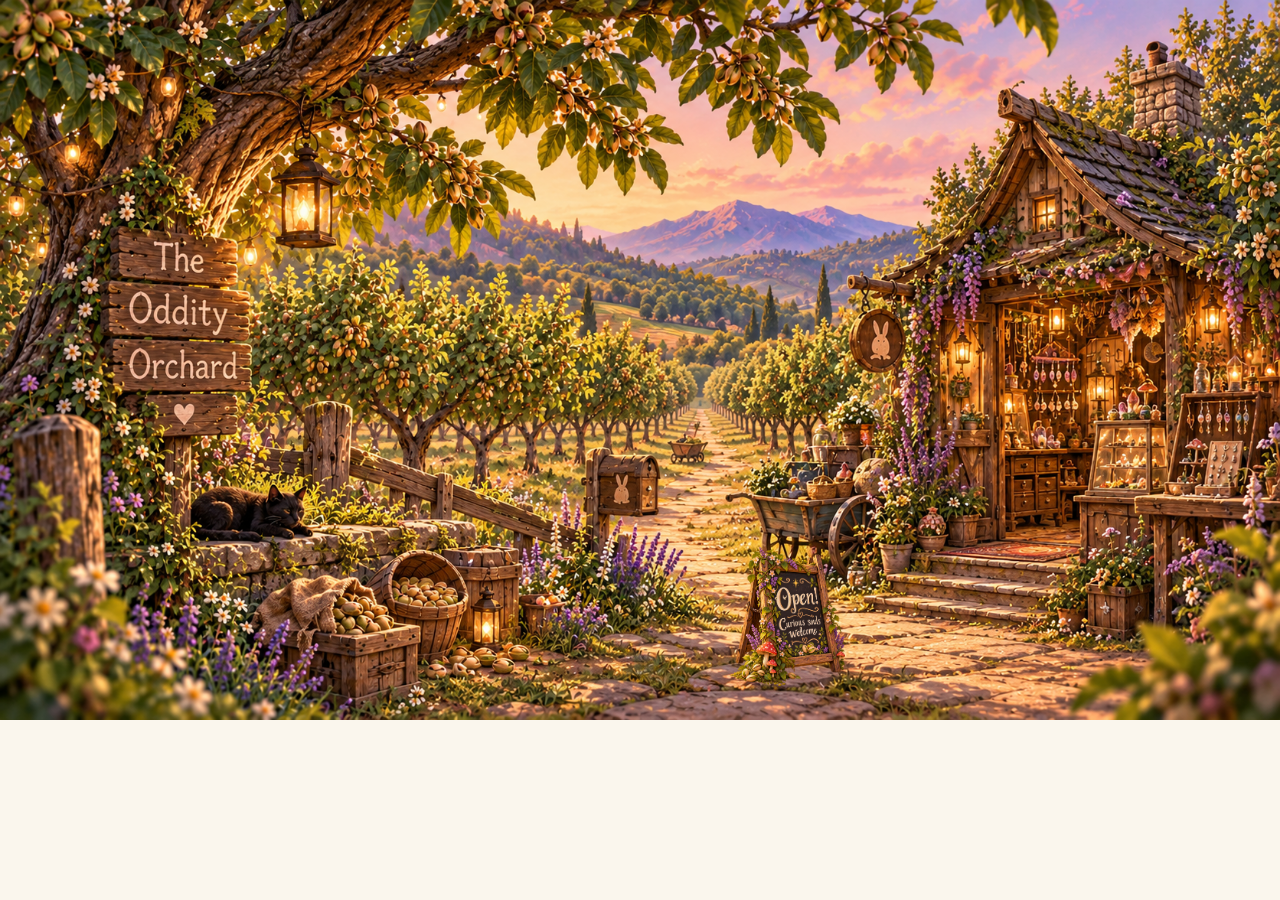
==== commit b335a96c: "Bust stylesheet cache for lowered welcome easel" ====
--- a/index.html
+++ b/index.html
@@ -1 +1 @@
-<!doctype html><html lang="en"><head><meta charset="utf-8"><meta name="viewport" content="width=device-width, initial-scale=1"><meta name="theme-color" content="#faf6ed"><title>The Oddity Orchard | Handmade Curiosities</title><link rel="stylesheet" href="style.css?v=orchard-easel-1"><script src="script.js?v=orchard-sparkles-5" defer></script></head><body><main><section id="orchard" class="scene-section" aria-label="The Oddity Orchard outside"><h1 class="sr-only">Welcome to The Oddity Orchard</h1><div class="scene-image-wrap"><img class="scene-image" src="Orchard_Edit2.png" alt="A magical pistachio orchard with a welcoming curiosity shop on the right" fetchpriority="high"><a class="door-hotspot" href="shop.html" aria-label="Enter the curiosity shop"><span class="sr-only">Enter the shop</span></a><a class="welcome-easel" href="shop.html" aria-label="Enter The Oddity Orchard shop via the welcome sign"><img src="sign.png" alt="Open! Curious souls welcome — a whimsical wooden easel sign" loading="eager"></a></div></section></main></body></html>+<!doctype html><html lang="en"><head><meta charset="utf-8"><meta name="viewport" content="width=device-width, initial-scale=1"><meta name="theme-color" content="#faf6ed"><title>The Oddity Orchard | Handmade Curiosities</title><link rel="stylesheet" href="style.css?v=orchard-easel-2"><script src="script.js?v=orchard-sparkles-5" defer></script></head><body><main><section id="orchard" class="scene-section" aria-label="The Oddity Orchard outside"><h1 class="sr-only">Welcome to The Oddity Orchard</h1><div class="scene-image-wrap"><img class="scene-image" src="Orchard_Edit2.png" alt="A magical pistachio orchard with a welcoming curiosity shop on the right" fetchpriority="high"><a class="door-hotspot" href="shop.html" aria-label="Enter the curiosity shop"><span class="sr-only">Enter the shop</span></a><a class="welcome-easel" href="shop.html" aria-label="Enter The Oddity Orchard shop via the welcome sign"><img src="sign.png" alt="Open! Curious souls welcome — a whimsical wooden easel sign" loading="eager"></a></div></section></main></body></html>
--- a/style.css
+++ b/style.css
@@ -24,8 +24,8 @@
 .door-hotspot .magic-spark.firefly{width:clamp(5px,.55vw,9px);height:clamp(5px,.55vw,9px);box-shadow:0 0 6px 2px #ffdf88,0 0 12px 5px #ffcd6766}
 
 /* Separate clickable welcome sign layered onto the stone path. */
-.welcome-easel{position:absolute;left:57%;top:69%;width:9%;height:auto;z-index:3;display:block;line-height:0;cursor:pointer;transform-origin:50% 95%;transition:transform .2s ease}
+.welcome-easel{position:absolute;left:57%;top:76%;width:9%;height:auto;z-index:3;display:block;line-height:0;cursor:pointer;transform-origin:50% 95%;transition:transform .2s ease}
 .welcome-easel img{display:block;width:100%;height:auto;pointer-events:none}
 .welcome-easel:hover{transform:scale(1.04)}
 .welcome-easel:focus-visible{outline:2px solid #fff2b6;outline-offset:4px}
-@media(max-width:600px){.welcome-easel{width:12%;left:55%;top:68%}}
+@media(max-width:600px){.welcome-easel{width:12%;left:55%;top:75%}}
